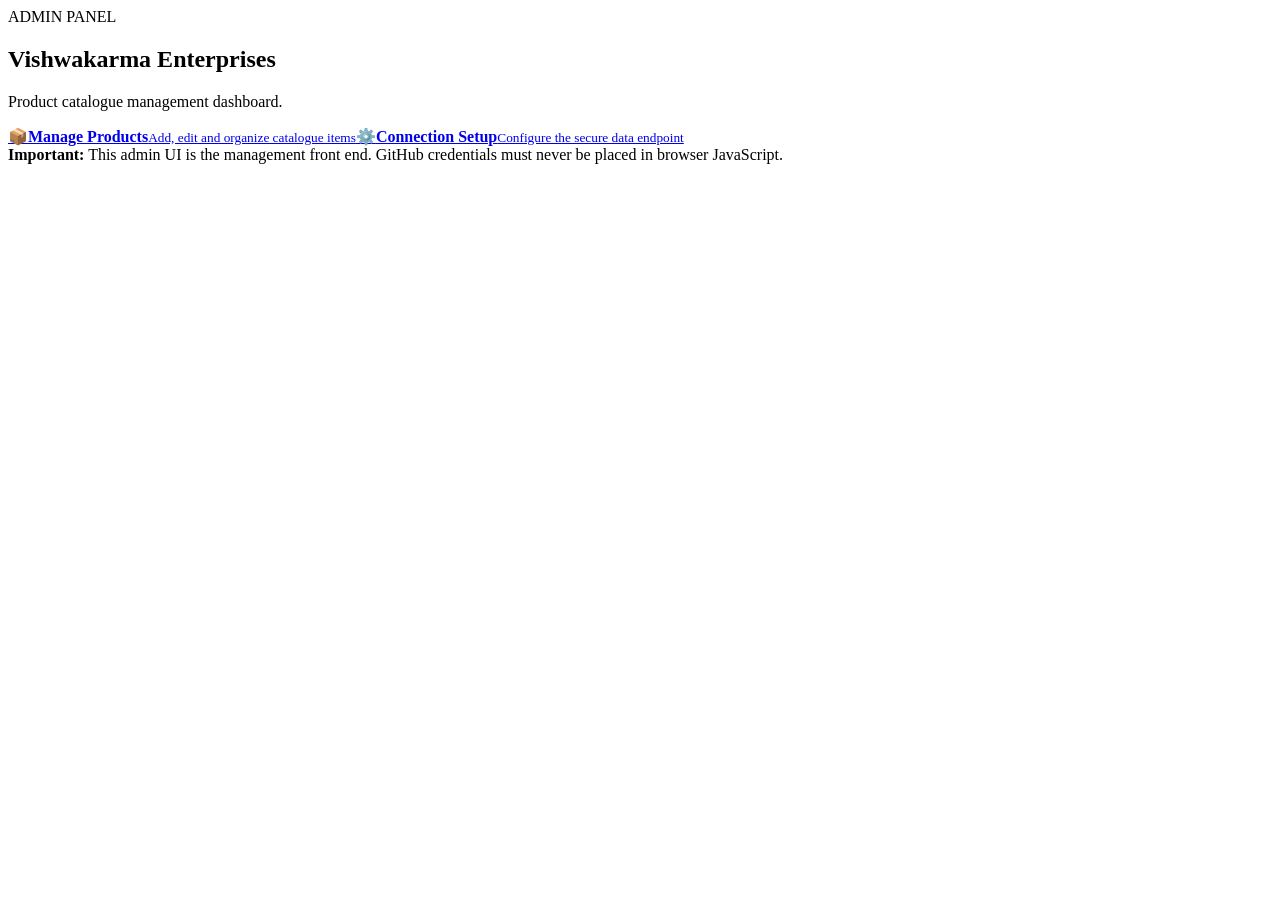
==== index.html @ 135cb72f "Create admin dashboard shell" ====
<!doctype html><html lang="en"><head><meta charset="utf-8"><meta name="viewport" content="width=device-width,initial-scale=1"><meta name="robots" content="noindex,nofollow"><title>Vishwakarma Enterprises — Admin</title><link rel="preconnect" href="https://fonts.googleapis.com"><link rel="preconnect" href="https://fonts.gstatic.com" crossorigin><link href="https://fonts.googleapis.com/css2?family=Noto+Sans+Devanagari:wght@400;500;600;700;800&family=Poppins:wght@400;500;600;700;800&display=swap" rel="stylesheet"><link rel="stylesheet" href="style.css"></head><body><main class="shell"><section class="card hero"><div class="eyebrow">ADMIN PANEL</div><h1>Vishwakarma Enterprises</h1><p>Product catalogue management dashboard.</p><div class="grid"><a class="action" href="products.html"><span>📦</span><strong>Manage Products</strong><small>Add, edit and organize catalogue items</small></a><a class="action" href="setup.html"><span>⚙️</span><strong>Connection Setup</strong><small>Configure the secure data endpoint</small></a></div><div class="notice"><strong>Important:</strong> This admin UI is the management front end. GitHub credentials must never be placed in browser JavaScript.</div></section></main></body></html>
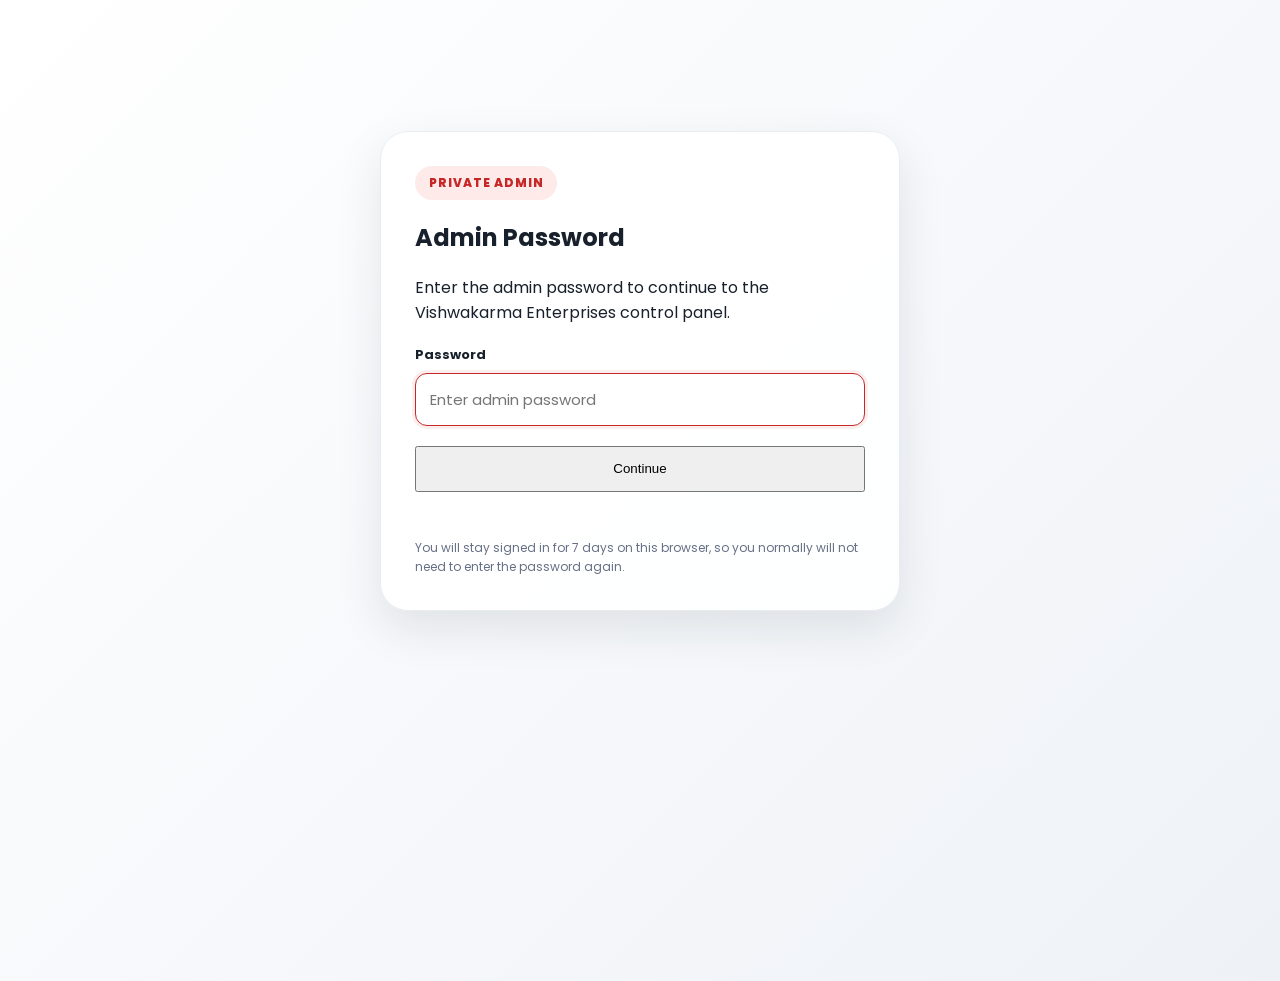
==== commit 0235c573: "Protect admin dashboard with password" ====
--- a/index.html
+++ b/index.html
@@ -1 +1 @@
-<!doctype html><html lang="en"><head><meta charset="utf-8"><meta name="viewport" content="width=device-width,initial-scale=1"><meta name="robots" content="noindex,nofollow"><title>Vishwakarma Enterprises — Admin</title><link rel="preconnect" href="https://fonts.googleapis.com"><link rel="preconnect" href="https://fonts.gstatic.com" crossorigin><link href="https://fonts.googleapis.com/css2?family=Noto+Sans+Devanagari:wght@400;500;600;700;800&family=Poppins:wght@400;500;600;700;800&display=swap" rel="stylesheet"><link rel="stylesheet" href="style.css"></head><body><main class="shell"><section class="card hero"><div class="eyebrow">ADMIN PANEL</div><h1>Vishwakarma Enterprises</h1><p>Product catalogue management dashboard.</p><div class="grid"><a class="action" href="products.html"><span>📦</span><strong>Manage Products</strong><small>Add, edit and organize catalogue items</small></a><a class="action" href="setup.html"><span>⚙️</span><strong>Connection Setup</strong><small>Configure the secure data endpoint</small></a></div><div class="notice"><strong>Important:</strong> This admin UI is the management front end. GitHub credentials must never be placed in browser JavaScript.</div></section></main></body></html>
+<!doctype html><html lang="en"><head><meta charset="utf-8"><meta name="viewport" content="width=device-width,initial-scale=1"><meta name="robots" content="noindex,nofollow"><title>Vishwakarma Enterprises — Admin</title><link rel="preconnect" href="https://fonts.googleapis.com"><link rel="preconnect" href="https://fonts.gstatic.com" crossorigin><link href="https://fonts.googleapis.com/css2?family=Noto+Sans+Devanagari:wght@400;500;600;700;800&family=Poppins:wght@400;500;600;700;800&display=swap" rel="stylesheet"><link rel="stylesheet" href="style.css"></head><body><main class="shell"><section class="card hero"><div class="eyebrow">ADMIN PANEL</div><h1>Vishwakarma Enterprises</h1><p>Product catalogue management dashboard.</p><div class="grid"><a class="action" href="products.html"><span>📦</span><strong>Manage Products</strong><small>Add, edit and organize catalogue items</small></a><a class="action" href="setup.html"><span>⚙️</span><strong>Connection Setup</strong><small>Configure the secure data endpoint</small></a></div><div class="notice"><strong>Private panel:</strong> Password protection is enabled. GitHub credentials remain separate and are never placed in browser source.</div></section></main><script src="admin-auth.js"></script></body></html>
--- a/style.css
+++ b/style.css
@@ -0,0 +1 @@
+:root{--primary:#c62828;--dark:#18212b;--muted:#667085;--line:#e8edf2;--bg:#f5f7fa;--white:#fff;--shadow:0 18px 45px rgba(23,35,50,.10)}*{box-sizing:border-box}body{margin:0;font-family:Poppins,'Noto Sans Devanagari',sans-serif;background:linear-gradient(135deg,#fff 0,#f5f7fa 60%,#eef2f7 100%);color:var(--dark);min-height:100vh}.shell{width:min(1100px,92%);margin:0 auto;padding:50px 0}.card{background:rgba(255,255,255,.95);border:1px solid var(--line);border-radius:28px;box-shadow:var(--shadow);padding:42px}.eyebrow{display:inline-flex;padding:8px 14px;border-radius:999px;background:#ffeaea;color:var(--primary);font-size:12px;font-weight:800;letter-spacing:.08em}.hero h1{font-size:clamp(2rem,5vw,3.2rem);margin:16px 0 8px}.hero p{color:var(--muted);line-height:1.8;margin:0 0 30px}.grid{display:grid;grid-template-columns:repeat(2,minmax(0,1fr));gap:18px}.action{display:grid;gap:7px;text-decoration:none;color:inherit;padding:24px;border:1px solid var(--line);border-radius:20px;background:#fff;transition:.25s ease}.action:hover{transform:translateY(-4px);border-color:#f2b3b3;box-shadow:0 12px 30px rgba(23,35,50,.08)}.action span{font-size:30px}.action strong{font-size:1.1rem}.action small{color:var(--muted);line-height:1.6}.notice{margin-top:24px;padding:16px 18px;border-radius:16px;background:#fff8e8;color:#6b4f00;border:1px solid #f1dfad;line-height:1.6;font-size:14px}@media(max-width:700px){.shell{padding:24px 0}.card{padding:26px}.grid{grid-template-columns:1fr}}
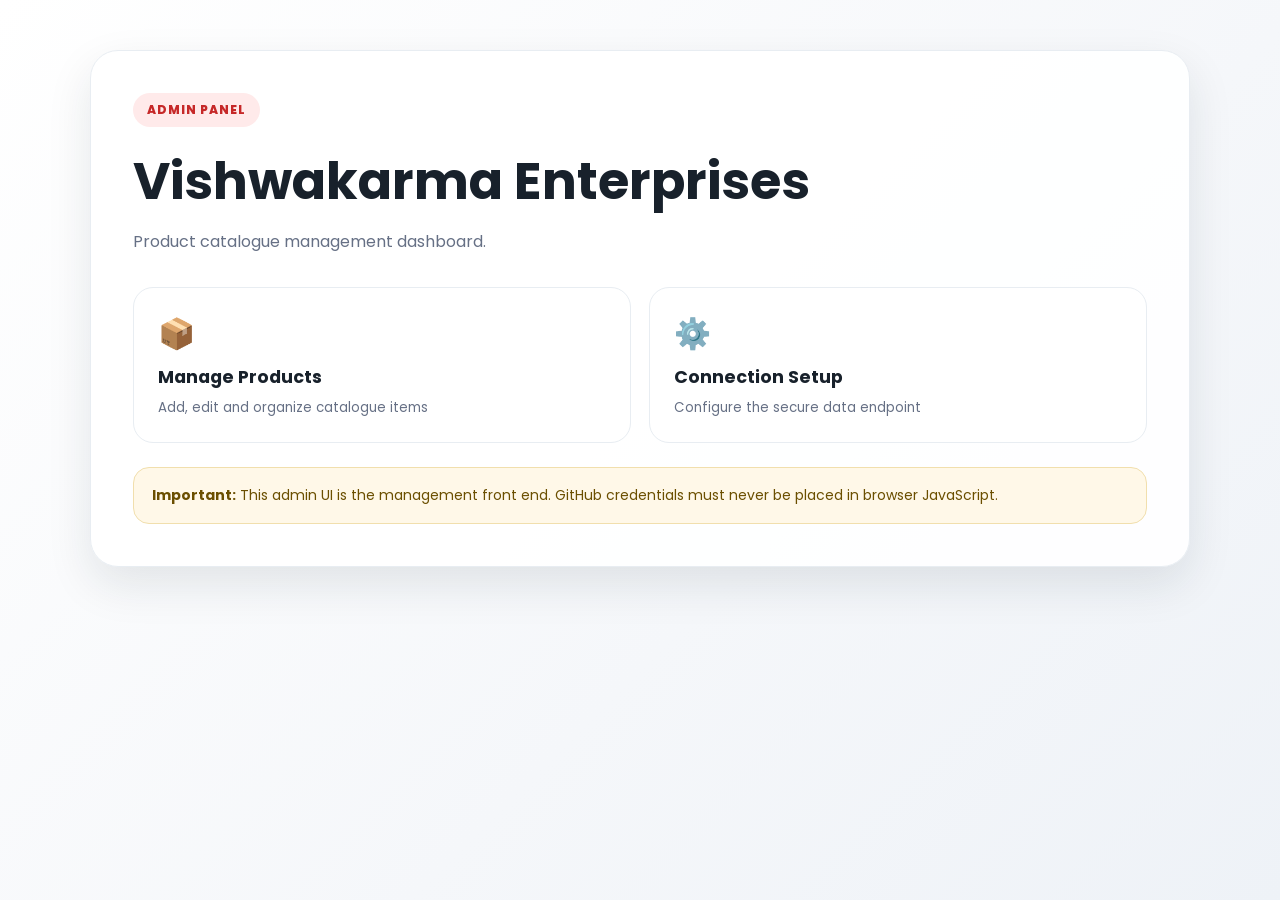
==== commit b906005a: "Revert admin dashboard homepage styling" ====
--- a/index.html
+++ b/index.html
@@ -1 +1 @@
-<!doctype html><html lang="en"><head><meta charset="utf-8"><meta name="viewport" content="width=device-width,initial-scale=1"><meta name="robots" content="noindex,nofollow"><title>Vishwakarma Enterprises — Admin</title><link rel="preconnect" href="https://fonts.googleapis.com"><link rel="preconnect" href="https://fonts.gstatic.com" crossorigin><link href="https://fonts.googleapis.com/css2?family=Noto+Sans+Devanagari:wght@400;500;600;700;800&family=Poppins:wght@400;500;600;700;800&display=swap" rel="stylesheet"><link rel="stylesheet" href="style.css"></head><body><main class="shell"><section class="card hero"><div class="eyebrow">ADMIN PANEL</div><h1>Vishwakarma Enterprises</h1><p>Product catalogue management dashboard.</p><div class="grid"><a class="action" href="products.html"><span>📦</span><strong>Manage Products</strong><small>Add, edit and organize catalogue items</small></a><a class="action" href="setup.html"><span>⚙️</span><strong>Connection Setup</strong><small>Configure the secure data endpoint</small></a></div><div class="notice"><strong>Private panel:</strong> Password protection is enabled. GitHub credentials remain separate and are never placed in browser source.</div></section></main><script src="admin-auth.js"></script></body></html>+<!doctype html><html lang="en"><head><meta charset="utf-8"><meta name="viewport" content="width=device-width,initial-scale=1"><meta name="robots" content="noindex,nofollow"><title>Vishwakarma Enterprises — Admin</title><link rel="preconnect" href="https://fonts.googleapis.com"><link rel="preconnect" href="https://fonts.gstatic.com" crossorigin><link href="https://fonts.googleapis.com/css2?family=Noto+Sans+Devanagari:wght@400;500;600;700;800&family=Poppins:wght@400;500;600;700;800&display=swap" rel="stylesheet"><link rel="stylesheet" href="style.css"></head><body><main class="shell"><section class="card hero"><div class="eyebrow">ADMIN PANEL</div><h1>Vishwakarma Enterprises</h1><p>Product catalogue management dashboard.</p><div class="grid"><a class="action" href="products.html"><span>📦</span><strong>Manage Products</strong><small>Add, edit and organize catalogue items</small></a><a class="action" href="setup.html"><span>⚙️</span><strong>Connection Setup</strong><small>Configure the secure data endpoint</small></a></div><div class="notice"><strong>Important:</strong> This admin UI is the management front end. GitHub credentials must never be placed in browser JavaScript.</div></section></main></body></html>
